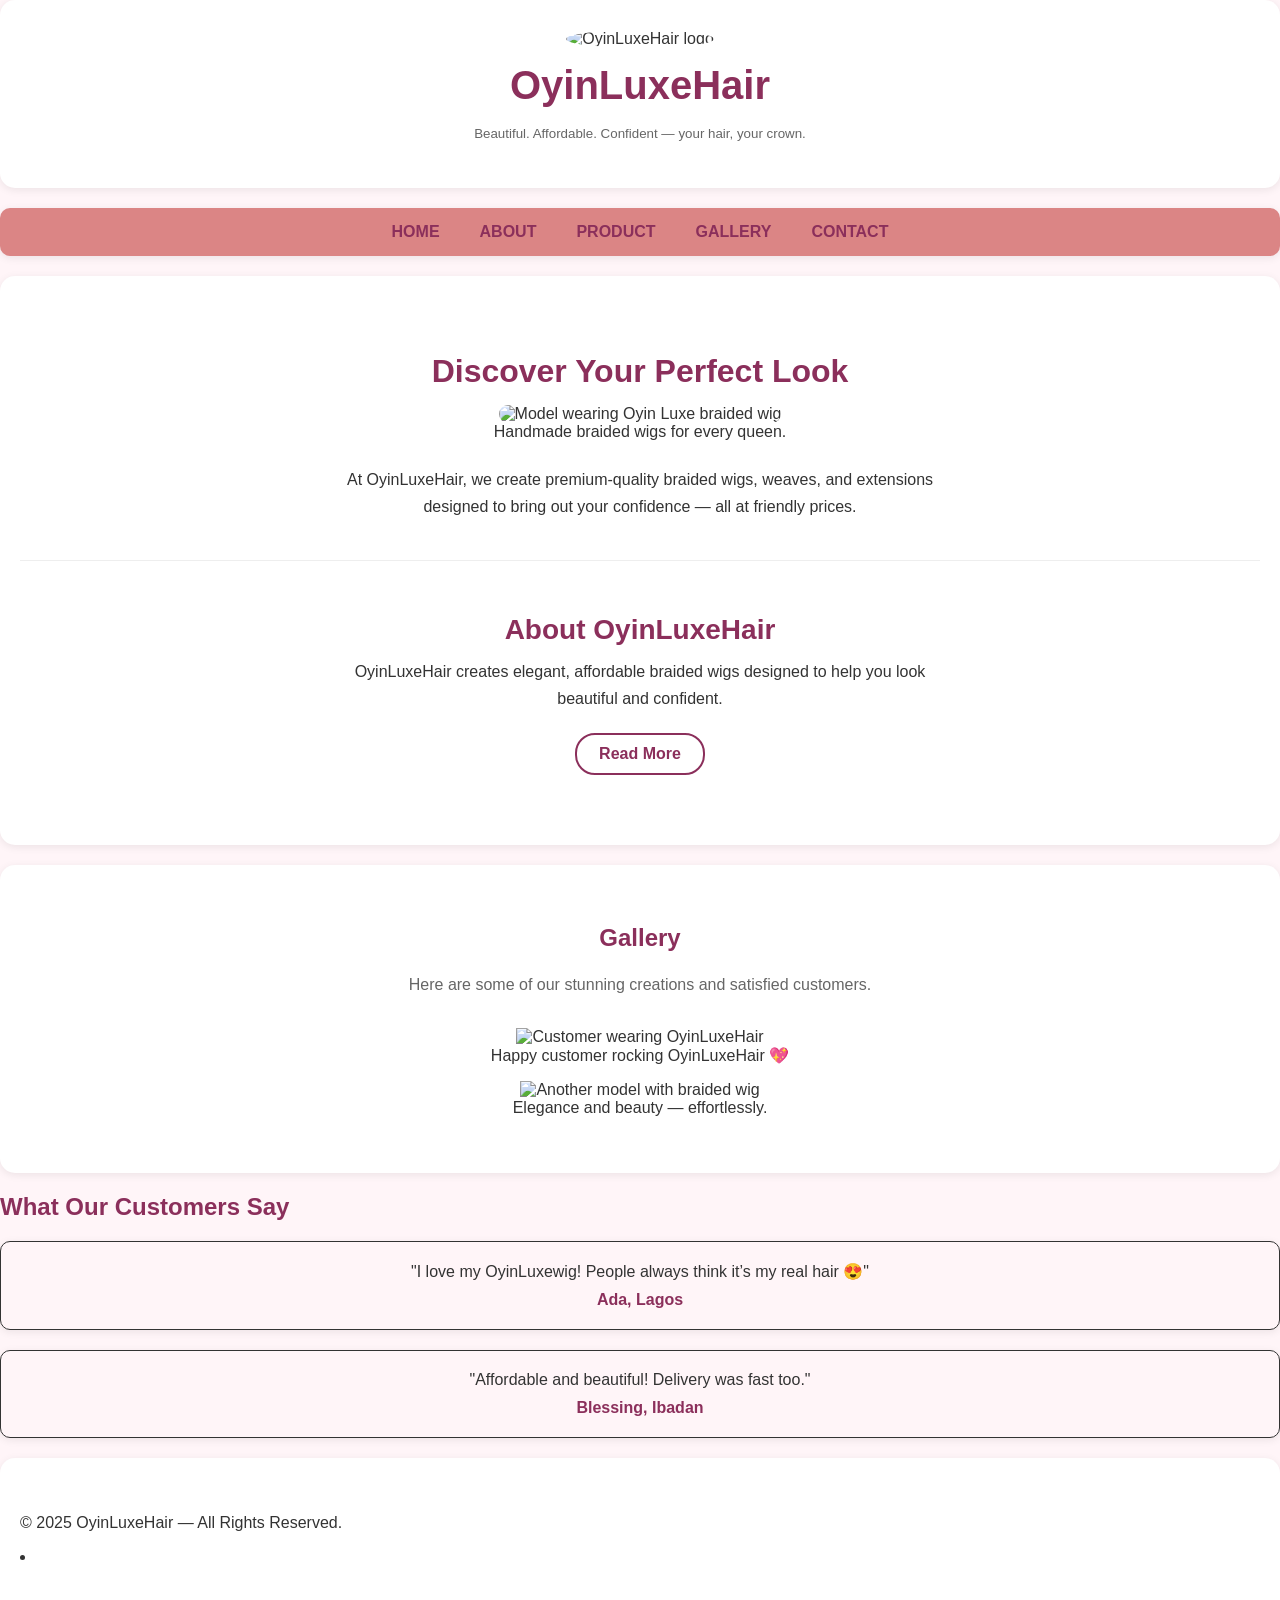
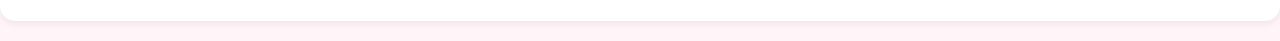
==== index.html @ dc3b8ff3 "Add files via upload" ====
<!DOCTYPE html>
<html lang="en">
<head>
  <meta charset="utf-8" />
  <meta name="viewport" content="width=device-width,initial-scale=1" />
  <title> OyinLuxeHair — Premium Braided Wigs & Extensions</title>
  <link rel="stylesheet" href="oyinluxehair.css">
  <script src="https://kit.fontawesome.com/7c58a923d6.js"></script>
</head>
<body>
  <header role="banner">
    <div>
      <img src="images/oyinluxehair original 2.jpg" alt="OyinLuxeHair logo" 
      width="100" height="100">
    </div>
    <h1> OyinLuxeHair</h1>
    <p><small>Beautiful. Affordable. Confident — your hair, your crown.</small></p>
  </header>
  <nav>
    <a href="index.html">HOME</a>
    <a href="about.html">ABOUT</a>
    <a href="product.html">PRODUCT</a>
    <a href="gallery.html">GALLERY</a>
    <a href="contact.html">CONTACT</a>
  </nav>
  <main id="home">
  <section>
    <h2>Discover Your Perfect Look</h2>
    <figure>
      <img src="hero.jpg" alt="Model wearing Oyin Luxe braided wig" width="560">
      <figcaption>Handmade braided wigs for every queen.</figcaption>
    </figure>
    <p>At OyinLuxeHair, we create premium-quality braided wigs, weaves, and extensions designed to bring out your
      confidence — all at friendly prices.</p>
  </section>
  
<section>
    <h2>About OyinLuxeHair</h2>

    <p>
        OyinLuxeHair creates elegant, affordable braided wigs designed
        to help you look beautiful and confident.
    </p>

    <a href="about.html">Read More</a>
</section>
  </main>
 
  <section id="gallery">
    <h2>Gallery</h2>
    <p>Here are some of our stunning creations and satisfied customers.</p>
    <figure>
      <img src="" alt="Customer wearing OyinLuxeHair" width="150">
      <figcaption>Happy customer rocking OyinLuxeHair 💖</figcaption>
    </figure>
    <figure>
      <img src="" alt="Another model with braided wig" width="300">
      <figcaption>Elegance and beauty — effortlessly.</figcaption>
    </figure>

  </section>

  <section>

    <h2>What Our Customers Say</h2>

    <blockquote>

      "I love my OyinLuxewig! People always think it’s my real hair 😍"

      <footer> Ada, Lagos</footer>

    </blockquote>

    <blockquote>

      "Affordable and beautiful! Delivery was fast too."

      <footer> Blessing, Ibadan</footer>

    </blockquote>

  </section>

  <section id="contact">
    
  </main>
  <footer>
    <p>© 2025 OyinLuxeHair — All Rights Reserved.</p>
  </footer>
</body>
</html>
<li><strong>
---- oyinluxehair.css ----
.product {
    display: flex;
    gap: 20px;
    justify-content: center;
    margin-top: 30px;
    flex-wrap: wrap;
}

.product article {
    background-color: white;
    border: 1px solid #eee;
    padding: 20px;
    width: 300px;
    text-align: center;
    border-radius: 15px;
    box-shadow: 0 2px 8px rgba(0, 0, 0, 0.08);
    transition: transform 0.3s ease;
}
.product article a{
    display: inline-block;
    margin-top: 10px;
    padding: 10px 20px;
    background-color: #8b2f5b;
    color: white;
    border-radius: 20px;
    text-decoration: none;
    font-weight: bold;
    font-family:'Gill Sans', 'Gill Sans MT', Calibri, 'Trebuchet MS', sans-serif;
}
.product article a:hover{
    background-color: #6f2348;
}
.product article p{
    line-height: 1.6;
    color:#666
}
.product article p strong{
    color:#8b2f5b
}
.product article h3{
    color:#8b2f5b;
    font-size: 20px;
    margin-bottom: 15px;
}

.product article img {
    width: 100%;
    height: 250px;
    object-fit: cover;
    border-radius: 10px;
}
.product article:hover{
    transform: translateY(-5px);
}

.gallery figure {
    display: grid;
    grid-template-columns: repeat(2, 1fr);
    gap: 20px;
    margin: 0;
    text-align: center;
    background-color: white;
    padding: 15px;
    border-radius: 15px;
    box-shadow: 0 2px 8px rgba(0, 0, 0, 0.08);
}

.gallery img {
    width: 100%;
    height: 300px;
    object-fit: cover;
    border-radius: 15px;
}
.gallery figcaption{
    margin-top: 10px;
    color: #666;
    font-style: italic;
}

blockquote {
    border: 1px solid;
    padding: 20px;
    margin: 20px 0;
    border-radius: 10px;
    text-align: center;
    box-shadow: 0 2px 8px rgba(0, 0, 0, 0.08);
}

blockquote footer {
    margin-top: 10px;
    font-weight: bold;
    color: #8b2f5b;
}
*{
    box-sizing: border-box;
}

body {
    margin: 0;
    background-color: #fff5f8;
    color: #333;
    font-family: Arial, Helvetica, sans-serif;
}

h1,
h2,
h3 {
    color: #8b2f5b;
}

a {
    color: #8b2f5b;
}
#contact{
    background-color: white;
    padding: 40px 20px;
    border-radius: 15px;
    margin: 20px 0;
    box-shadow: 0 2px 8px rgba(0, 0, 0, 0.08);
}
#contact form {
    margin-top: 30px;
}
#contact input,
#contact textarea {
    width: 100%;
    max-width: 500px;
    padding: 12px;
    margin-top: 5px;
    border: 1px solid #ddd;
    border-radius: 8px;
    box-sizing: border-box;
    font-family: 'Times New Roman', Times, serif;
    transition: border-color 0.3s ease;
}
#contact textarea {
    resize: vertical;
}
#contact input:focus,
#contact textarea:focus{
    outline: none;
    border-color: #8b2f5b;
}

#contact button {
    padding: 12px 25px;
    cursor: pointer;
    background-color: #8b2f5b;
    color: white;
    border: none;
    border-radius: 20px;
    font-weight: bold;
}
#contact button:hover{
    background-color: #6f2348;
}

#contact ul {
    list-style: none;
    padding: 0;
}

#contact li {
    margin-bottom: 15px;
}

#contact li img {
    width: 25px;
    height: 25px;
    object-fit: contain;
    background: transparent;
    border: none;
}

#contact li a {
    display: inline-flex;
    align-items: center;
    gap: 10px;
    text-decoration: none;
    padding: 10px;
    border-radius: 8px;
}
#contact li a span:hover{
    background-color: #fff5f8;
    border-radius: 8px;
    padding: 5px 8px;
}

#contact li a i {
    font-size: 28px;
    width: 28px;
    text-align: center;
}
#contact label{
    font-weight: bold;
    color: #8b2f5b;
}
#contact form label{
    display: inline-block;
    margin-bottom: 5px;
}

a i {
    font-size: 50px;
}

nav a {
    display: inline-block;
    margin: 0 20px;
    text-decoration: none;
    font-weight: bold;
    transition: color 0.3s ease;

}
nav a:hover{
    color: white;
}

nav {
    text-align: center;
    background-color: rgb(219, 133, 133);
    padding: 15px;
    display: flex;
    justify-content: center;
    border-radius: 10px;
    box-shadow: 0 2px 8px rgba(0, 0, 0, 0.08);
}

header {
    text-align: center;
    background-color: white;
    padding: 30px 20px;
    margin-bottom: 20px;
    border-radius: 15px;
    box-shadow: 0 2px 8px rgba(0, 0, 0, 0.08);
}

header img {
    border-radius: 50%;
    object-fit: cover;
}

header h1 {
    font-size: 40px;
    margin: 15px 0 5px;
}

header p {
    font-size: 16px;
    color: #666;
}

#home {
    text-align: center;
    padding: 50px 20px;
    background-color: white;
    border-radius: 15px;
    margin: 20px 0;
    box-shadow: 0 2px 8px rgba(0, 0, 0, 0.08);
}

#home h2 {
    font-size: 32px;
    margin-bottom: 15px;
}

#home p {
    max-width: 600px;
    margin: 25px auto;
    line-height: 1.7;
    font-size: 16px;
}

#home a {
    display: inline-block;
    color: #8b2f5b;
    padding: 10px 22px;
    border: 2px solid #8b2f5b;
    border-radius: 20px;
    text-decoration: none;
    font-weight: bold;
}

#home figure {
    margin: 0;
}

#home figure img {
    width: 100%;
    max-width: 560px;
    height: auto;
    border-radius: 15px;
    object-fit: cover;
}

#home a:hover {
    background-color: #8b2f5b;
    color: white;
}

#home section+section {
    margin-top: 40px;
    padding-top: 30px;
    border-top: 1px solid #eee;
}

#home section+section h2 {
    font-size: 28px;
    margin-bottom: 12px;
}

#home section+section p {
    max-width: 600px;
    margin: 0 auto 20px;
    line-height: 1.7;
}

#home section {
    margin-bottom: 20px;
}
#product {
    text-align: center;
    padding: 40px 20px;
    background-color: white;
    border-radius: 15px;
    margin: 20px 0;
    box-shadow: 0 2px 8px rgba(0, 0, 0, 0.08);
}
#product > p {
    color: #666;
    line-height: 1.6;
}
#gallery{
    text-align: center;
    padding: 40px 20px;
    background-color: white;
    border-radius: 15px;
    margin: 20px 0;
    box-shadow: 0 2px 8px rgba(0, 0, 0, 0.08);
}
#gallery>p{
    color: #666;
    line-height: 1.6;
    margin-bottom: 30px;
}
@media(max-width: 600px){
    nav {
        gap:15px;
        padding: 10px;
    }
    nav a {
        margin: 0;
        font-size: 12px;
    }
}
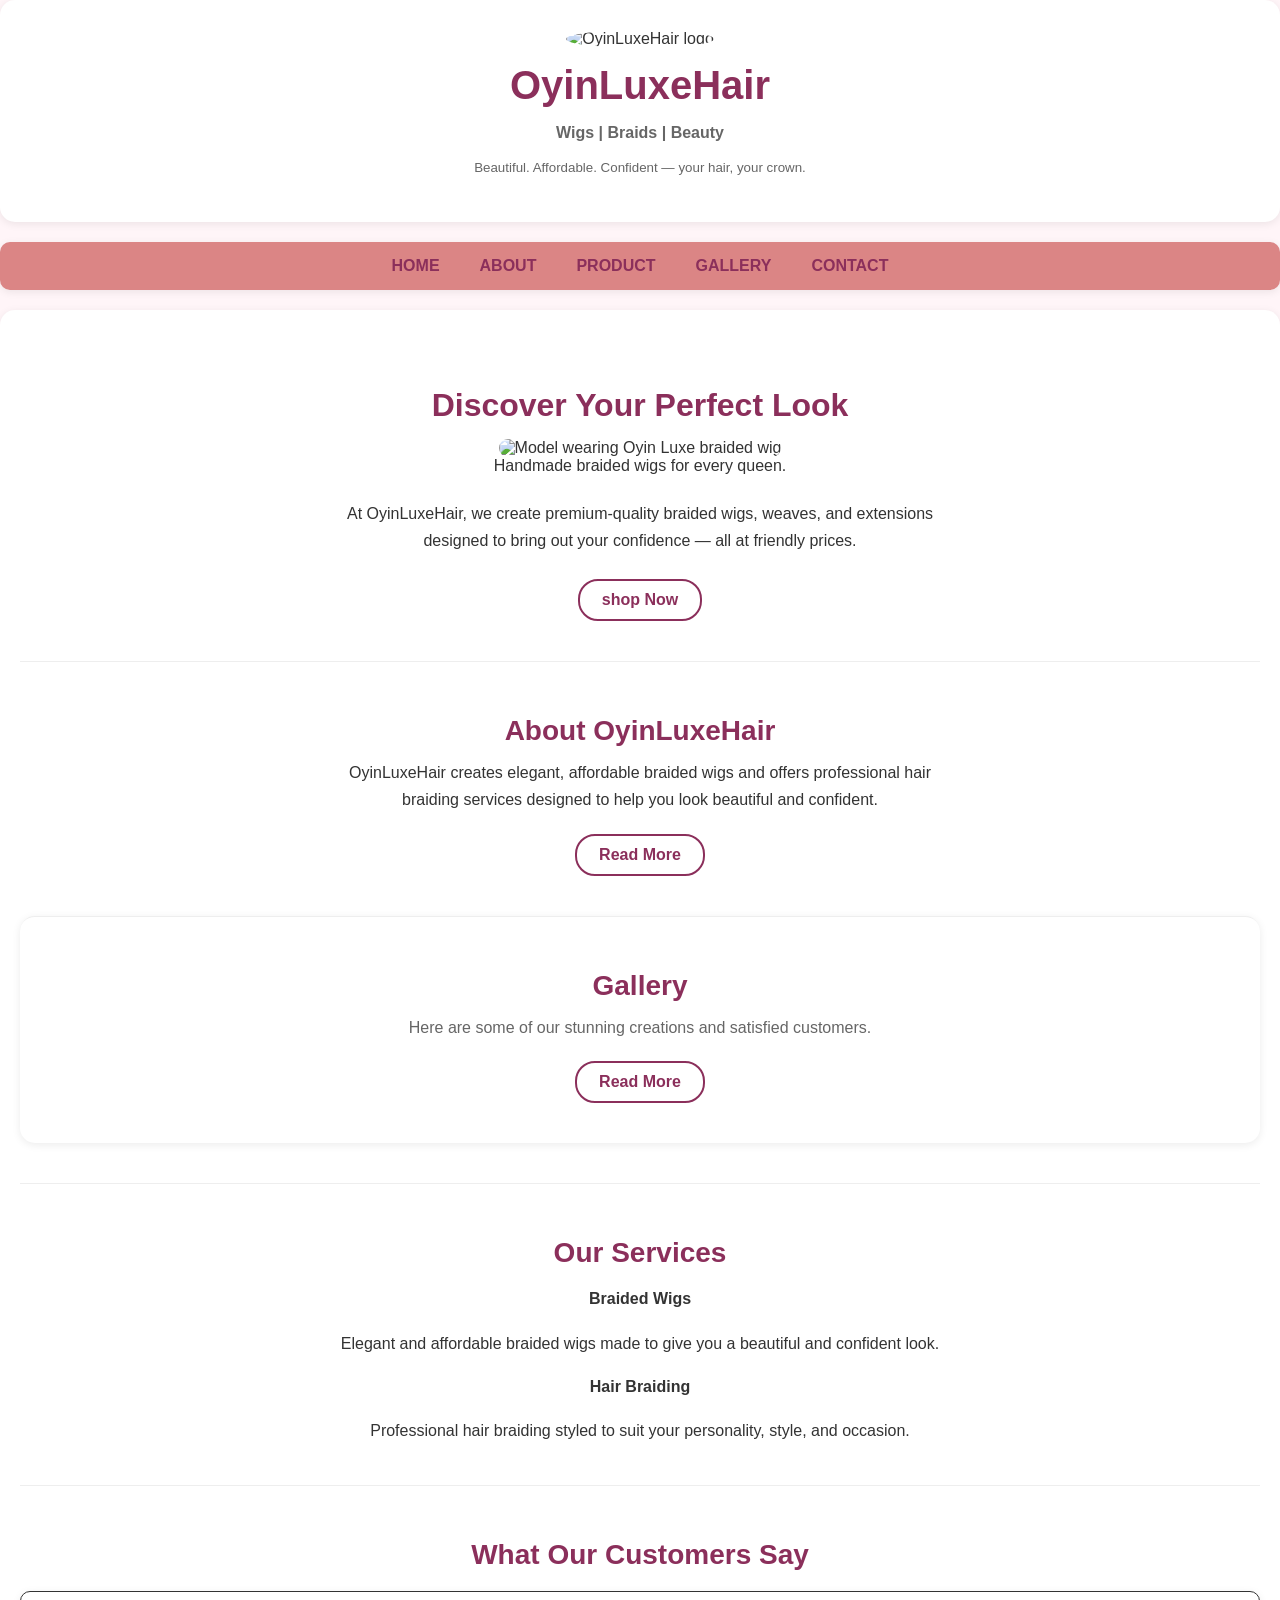
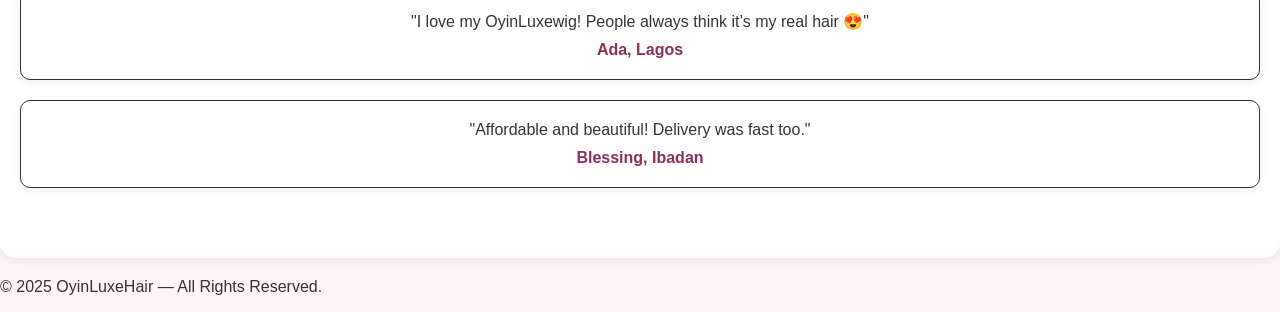
==== commit 863f62f7: "Add files via upload" ====
--- a/index.html
+++ b/index.html
@@ -14,6 +14,7 @@
       width="100" height="100">
     </div>
     <h1> OyinLuxeHair</h1>
+    <p><strong>Wigs | Braids | Beauty</strong></p>
     <p><small>Beautiful. Affordable. Confident — your hair, your crown.</small></p>
   </header>
   <nav>
@@ -23,6 +24,7 @@
     <a href="gallery.html">GALLERY</a>
     <a href="contact.html">CONTACT</a>
   </nav>
+
   <main id="home">
   <section>
     <h2>Discover Your Perfect Look</h2>
@@ -32,33 +34,49 @@
     </figure>
     <p>At OyinLuxeHair, we create premium-quality braided wigs, weaves, and extensions designed to bring out your
       confidence — all at friendly prices.</p>
+      <a href="product.html">shop Now</a>
   </section>
   
 <section>
     <h2>About OyinLuxeHair</h2>
 
     <p>
-        OyinLuxeHair creates elegant, affordable braided wigs designed
+        OyinLuxeHair creates elegant, affordable braided wigs and offers professional hair braiding services designed
         to help you look beautiful and confident.
     </p>
 
     <a href="about.html">Read More</a>
 </section>
-  </main>
+  
  
   <section id="gallery">
     <h2>Gallery</h2>
     <p>Here are some of our stunning creations and satisfied customers.</p>
-    <figure>
-      <img src="" alt="Customer wearing OyinLuxeHair" width="150">
-      <figcaption>Happy customer rocking OyinLuxeHair 💖</figcaption>
-    </figure>
-    <figure>
-      <img src="" alt="Another model with braided wig" width="300">
-      <figcaption>Elegance and beauty — effortlessly.</figcaption>
-    </figure>
+    <a href="gallery.html">Read More</a>
 
   </section>
+  <section>
+    <h2>Our Services</h2>
+    <div class="services">
+      <article>
+<h4>Braided Wigs</h4>
+<p>
+    Elegant and affordable braided wigs made to give you
+    a beautiful and confident look.
+</p>
+      </article>
+
+<article>
+<h4>Hair Braiding</h4>
+<p>
+    Professional hair braiding styled to suit your personality,
+    style, and occasion.
+</p>
+      </article>
+    </div>
+
+</section>
+
 
   <section>
 
@@ -82,7 +100,7 @@
 
   </section>
 
-  <section id="contact">
+  
     
   </main>
   <footer>
@@ -90,4 +108,3 @@
   </footer>
 </body>
 </html>
-<li><strong>
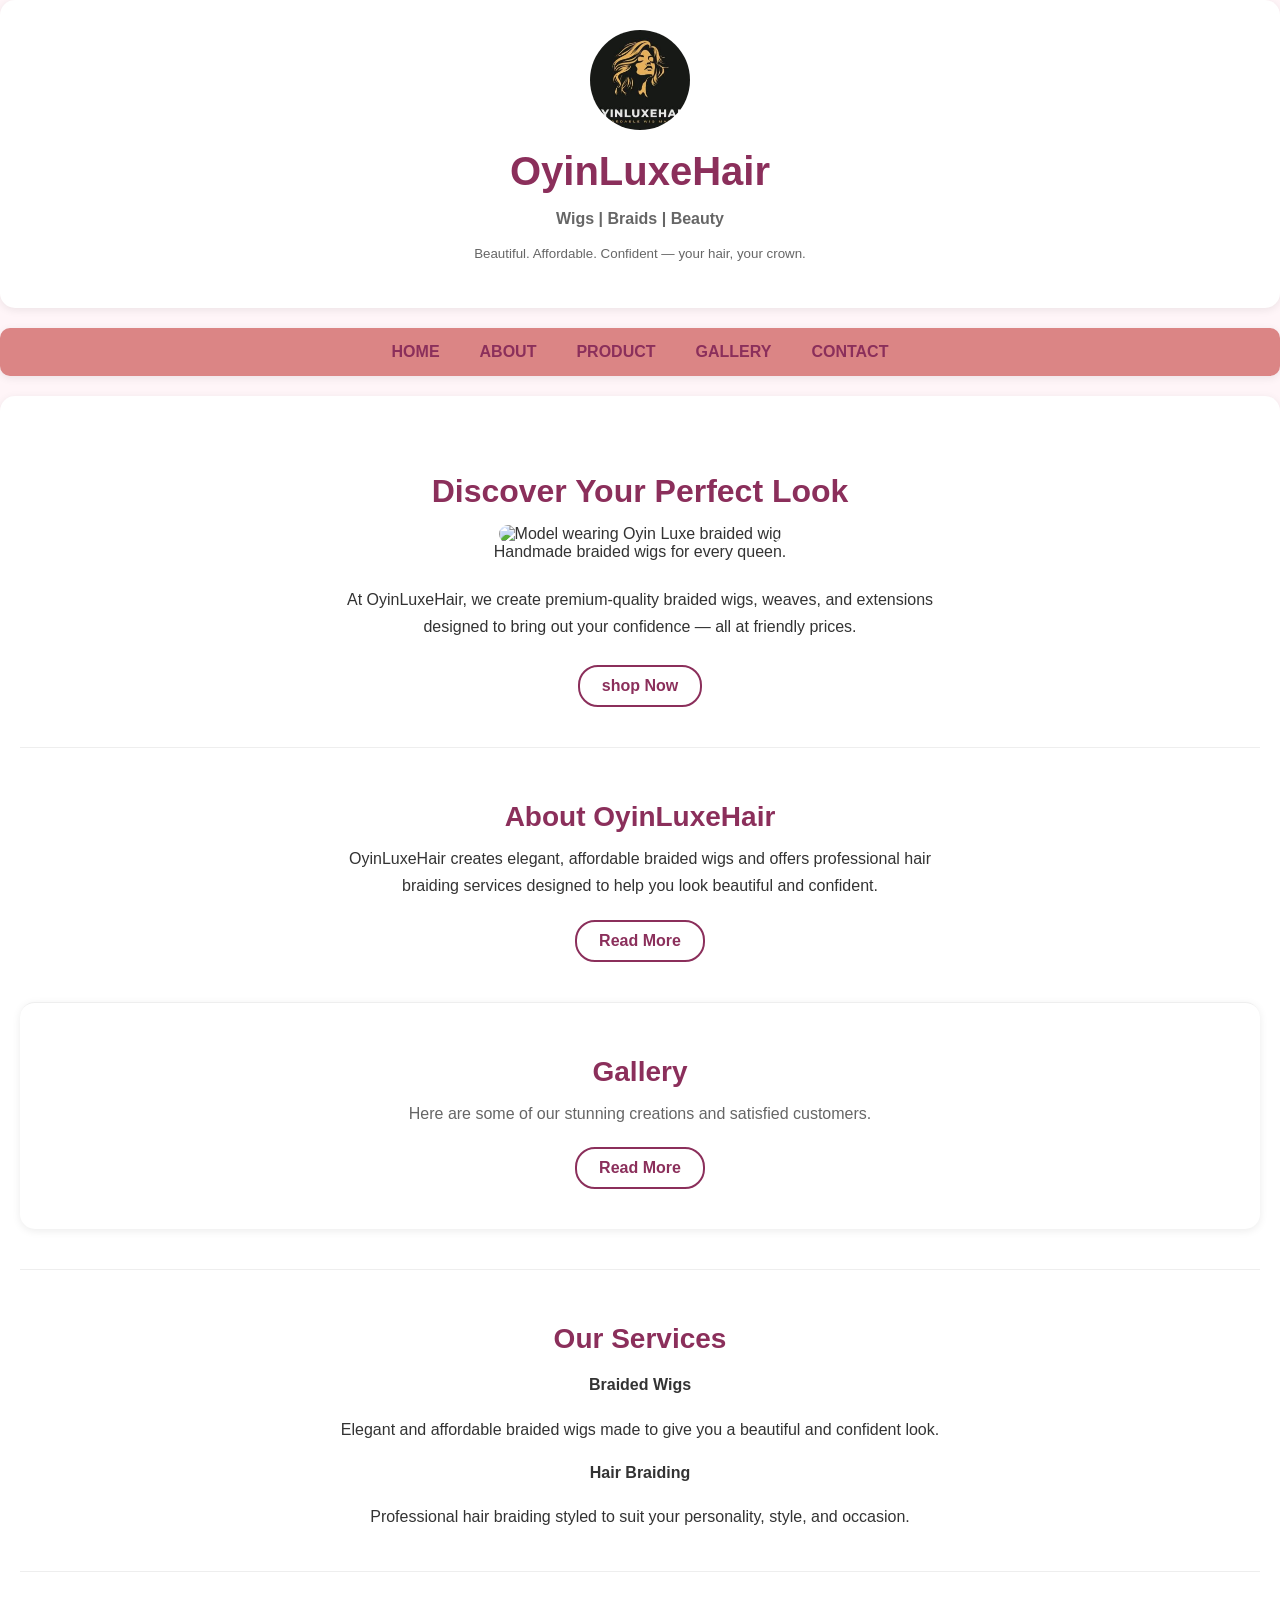
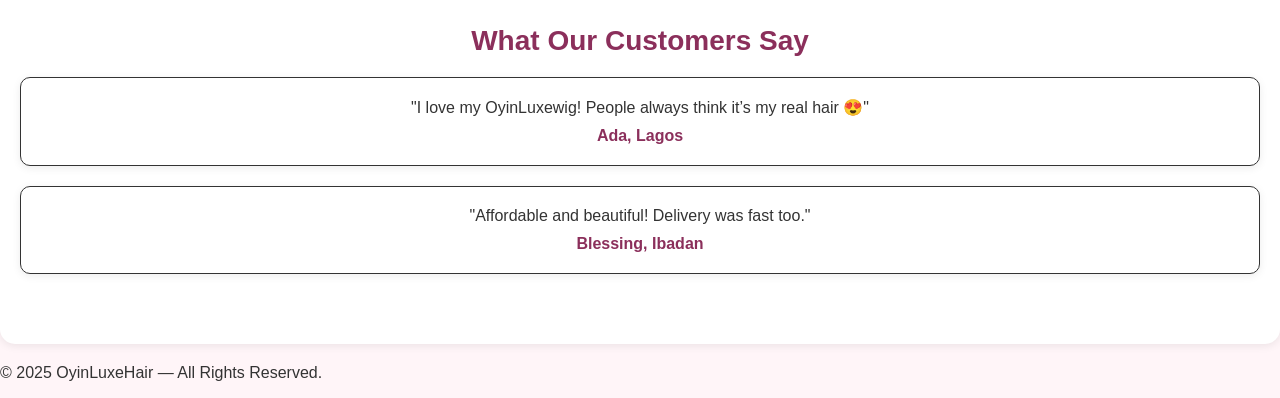
==== commit c49ddbf0: "Add files via upload" ====
--- a/index.html
+++ b/index.html
@@ -10,7 +10,7 @@
 <body>
   <header role="banner">
     <div>
-      <img src="images/oyinluxehair original 2.jpg" alt="OyinLuxeHair logo" 
+      <img src="oyinluxehair original 2.jpg" alt="OyinLuxeHair logo" 
       width="100" height="100">
     </div>
     <h1> OyinLuxeHair</h1>
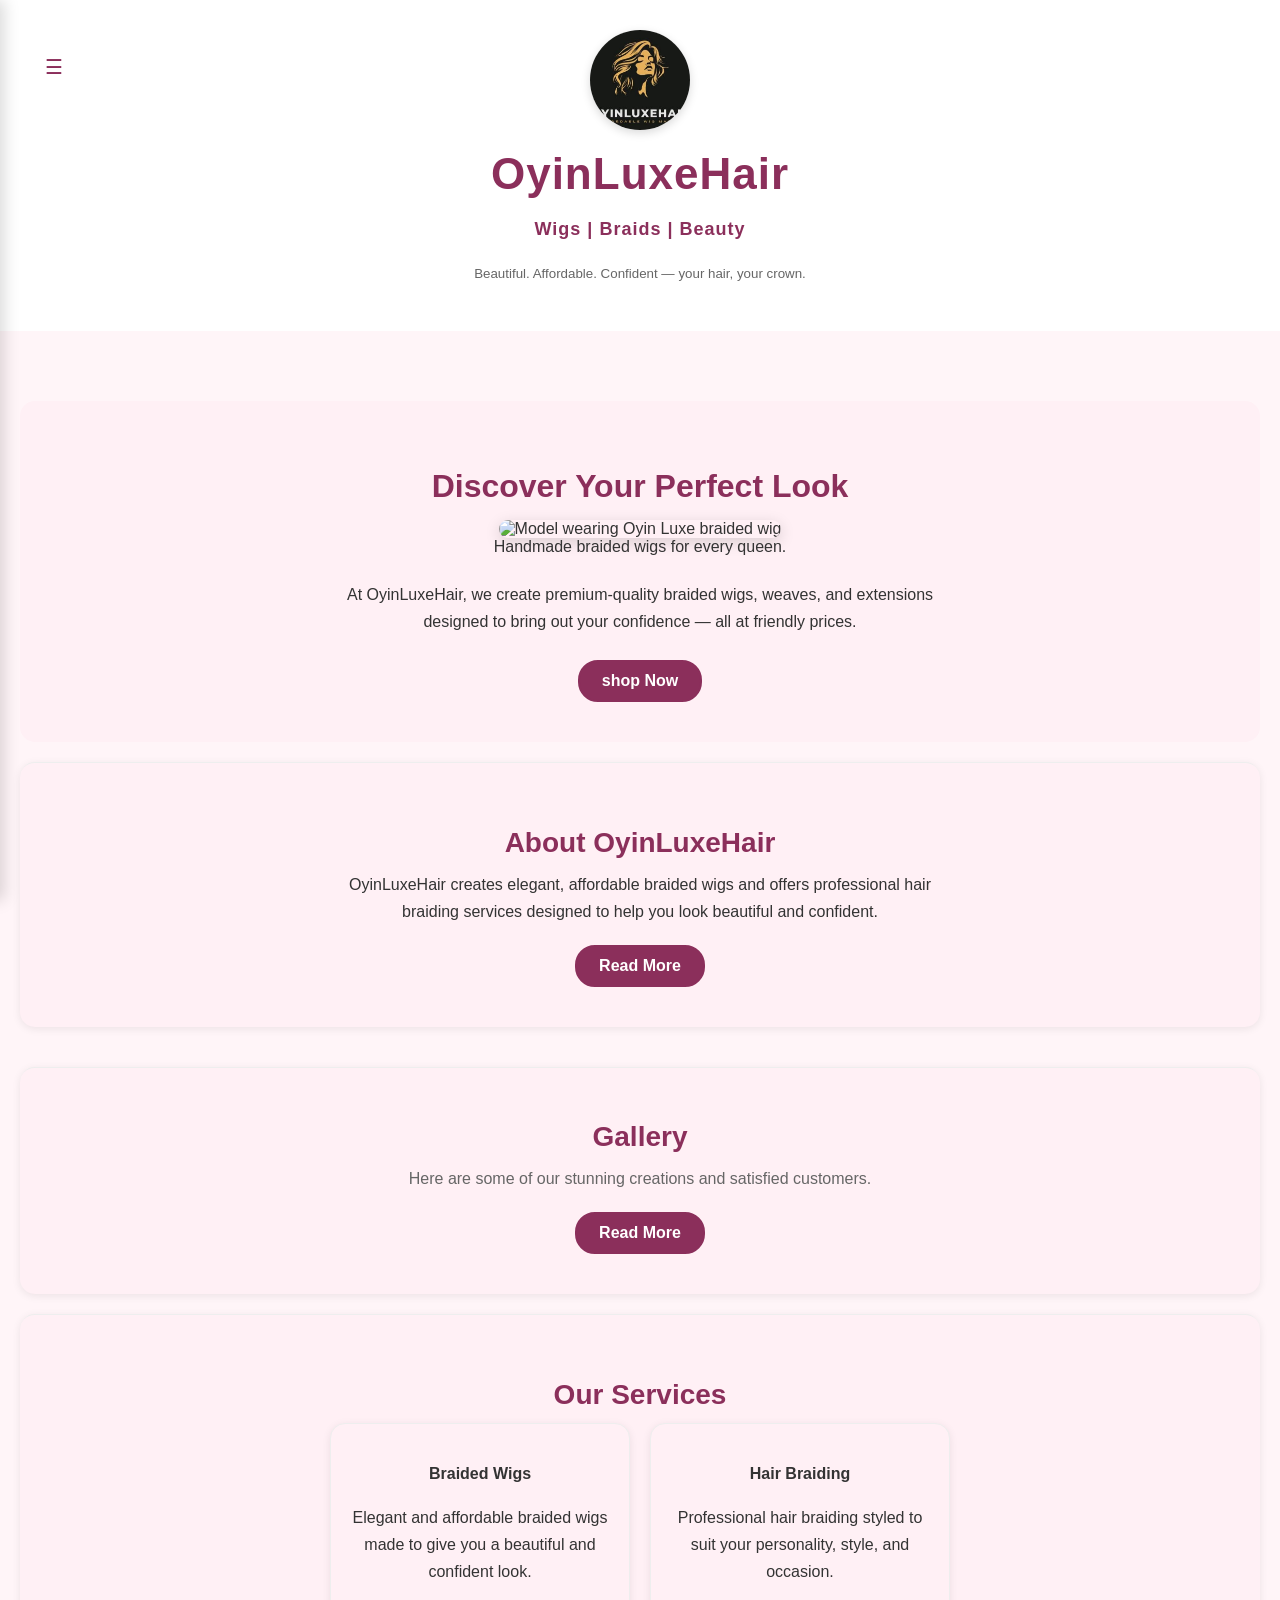
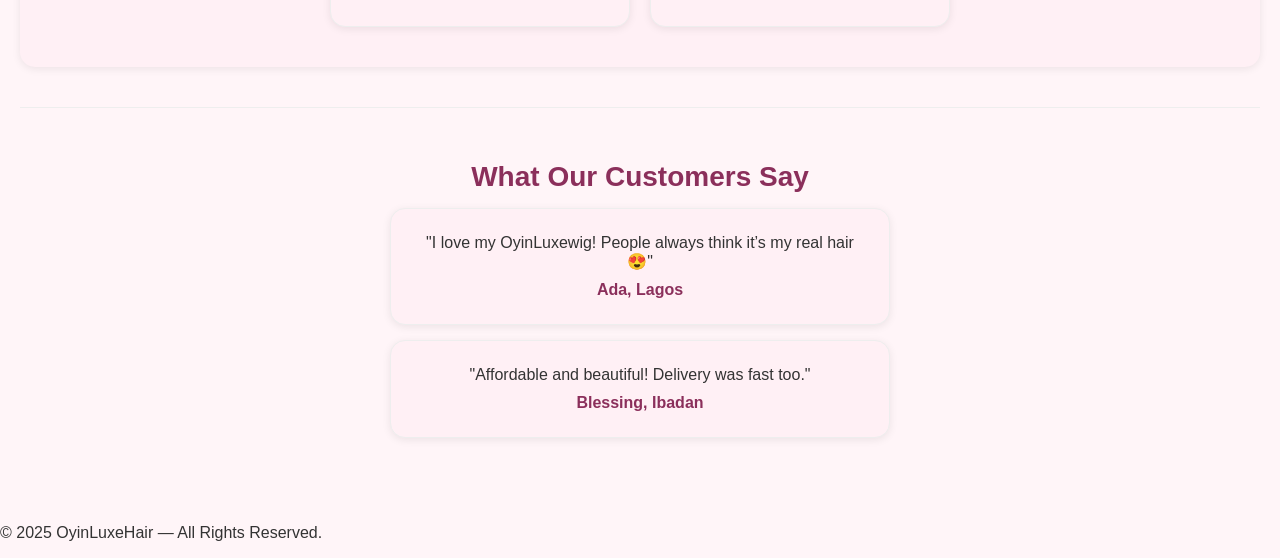
==== commit e3a59092: "Add files via upload" ====
--- a/index.html
+++ b/index.html
@@ -6,10 +6,32 @@
   <title> OyinLuxeHair — Premium Braided Wigs & Extensions</title>
   <link rel="stylesheet" href="oyinluxehair.css">
   <script src="https://kit.fontawesome.com/7c58a923d6.js"></script>
+  <script src="https://cdn.jsdelivr.net/npm/@emailjs/browser@4/dist/email.min.js"></script>
+  <script src="script.js" defer></script>
 </head>
 <body>
   <header role="banner">
-    <div>
+    <div id="menuContainer">
+      <button id="menuButton">☰</button>
+
+      <div id="navLinks">
+        <button id="closeButton">X</button>
+    <a href="index.html">Home</a>
+    <a href="about.html">About</a>
+    <div class="dropdown">
+    <button id="productButton">Product▾</button>
+    <div class="drop-menu">
+      <a href="product.html">Braided wigs</a>
+      <a href="product.html">Hair Braiding</a>
+      <a href="product.html">Braided ponytails</a>
+    </div>
+    </div>
+    <a href="gallery.html">Gallery</a>
+    <a href="contact.html">Contact</a>
+    </div>
+    </div>
+  
+  <div>
       <img src="oyinluxehair original 2.jpg" alt="OyinLuxeHair logo" 
       width="100" height="100">
     </div>
@@ -17,13 +39,7 @@
     <p><strong>Wigs | Braids | Beauty</strong></p>
     <p><small>Beautiful. Affordable. Confident — your hair, your crown.</small></p>
   </header>
-  <nav>
-    <a href="index.html">HOME</a>
-    <a href="about.html">ABOUT</a>
-    <a href="product.html">PRODUCT</a>
-    <a href="gallery.html">GALLERY</a>
-    <a href="contact.html">CONTACT</a>
-  </nav>
+  
 
   <main id="home">
   <section>
--- a/oyinluxehair.css
+++ b/oyinluxehair.css
@@ -16,7 +16,8 @@
     box-shadow: 0 2px 8px rgba(0, 0, 0, 0.08);
     transition: transform 0.3s ease;
 }
-.product article a{
+
+.product article a {
     display: inline-block;
     margin-top: 10px;
     padding: 10px 20px;
@@ -25,20 +26,24 @@
     border-radius: 20px;
     text-decoration: none;
     font-weight: bold;
-    font-family:'Gill Sans', 'Gill Sans MT', Calibri, 'Trebuchet MS', sans-serif;
-}
-.product article a:hover{
+    font-family: 'Gill Sans', 'Gill Sans MT', Calibri, 'Trebuchet MS', sans-serif;
+}
+
+.product article a:hover {
     background-color: #6f2348;
 }
-.product article p{
+
+.product article p {
     line-height: 1.6;
-    color:#666
-}
-.product article p strong{
-    color:#8b2f5b
-}
-.product article h3{
-    color:#8b2f5b;
+    color: #666
+}
+
+.product article p strong {
+    color: #8b2f5b
+}
+
+.product article h3 {
+    color: #8b2f5b;
     font-size: 20px;
     margin-bottom: 15px;
 }
@@ -49,8 +54,14 @@
     object-fit: cover;
     border-radius: 10px;
 }
-.product article:hover{
+
+.product article:hover {
     transform: translateY(-5px);
+}
+
+.gallery {
+    display: grid;
+    gap: 15px;
 }
 
 .gallery figure {
@@ -63,18 +74,25 @@
     padding: 15px;
     border-radius: 15px;
     box-shadow: 0 2px 8px rgba(0, 0, 0, 0.08);
-}
-
-.gallery img {
+    padding: 20px;
+    box-shadow: 0 2px 8px rgba(0, 0, 0, 0.08);
+    transition: transform 0.3s ease;
+}
+
+.gallery img,
+.gallery video {
     width: 100%;
     height: 300px;
     object-fit: cover;
     border-radius: 15px;
 }
-.gallery figcaption{
-    margin-top: 10px;
+
+.gallery figcaption {
+    margin-top: 15px;
     color: #666;
-    font-style: italic;
+    font-size: 15px;
+    line-height: 1.6;
+    font-family: 'Times New Roman', Times, serif;
 }
 
 blockquote {
@@ -91,7 +109,8 @@
     font-weight: bold;
     color: #8b2f5b;
 }
-*{
+
+* {
     box-sizing: border-box;
 }
 
@@ -111,16 +130,19 @@
 a {
     color: #8b2f5b;
 }
-#contact{
-    background-color: white;
+
+#contact {
+    background-color: #fff0f5;
     padding: 40px 20px;
     border-radius: 15px;
     margin: 20px 0;
     box-shadow: 0 2px 8px rgba(0, 0, 0, 0.08);
 }
+
 #contact form {
     margin-top: 30px;
 }
+
 #contact input,
 #contact textarea {
     width: 100%;
@@ -133,11 +155,13 @@
     font-family: 'Times New Roman', Times, serif;
     transition: border-color 0.3s ease;
 }
+
 #contact textarea {
     resize: vertical;
 }
+
 #contact input:focus,
-#contact textarea:focus{
+#contact textarea:focus {
     outline: none;
     border-color: #8b2f5b;
 }
@@ -151,7 +175,8 @@
     border-radius: 20px;
     font-weight: bold;
 }
-#contact button:hover{
+
+#contact button:hover {
     background-color: #6f2348;
 }
 
@@ -180,7 +205,8 @@
     padding: 10px;
     border-radius: 8px;
 }
-#contact li a span:hover{
+
+#contact li a span:hover {
     background-color: #fff5f8;
     border-radius: 8px;
     padding: 5px 8px;
@@ -191,11 +217,13 @@
     width: 28px;
     text-align: center;
 }
-#contact label{
-    font-weight: bold;
-    color: #8b2f5b;
-}
-#contact form label{
+
+#contact label {
+    font-weight: bold;
+    color: #8b2f5b;
+}
+
+#contact form label {
     display: inline-block;
     margin-bottom: 5px;
 }
@@ -204,64 +232,51 @@
     font-size: 50px;
 }
 
-nav a {
-    display: inline-block;
-    margin: 0 20px;
-    text-decoration: none;
-    font-weight: bold;
-    transition: color 0.3s ease;
-
-}
-nav a:hover{
-    color: white;
-}
-
-nav {
-    text-align: center;
-    background-color: rgb(219, 133, 133);
-    padding: 15px;
-    display: flex;
-    justify-content: center;
-    border-radius: 10px;
-    box-shadow: 0 2px 8px rgba(0, 0, 0, 0.08);
-}
+
 
 header {
     text-align: center;
     background-color: white;
     padding: 30px 20px;
-    margin-bottom: 20px;
-    border-radius: 15px;
-    box-shadow: 0 2px 8px rgba(0, 0, 0, 0.08);
+    position: relative;
 }
 
 header img {
     border-radius: 50%;
     object-fit: cover;
+    box-shadow: 0 3px 10px rgba(0, 0, 0, 0.15);
 }
 
 header h1 {
-    font-size: 40px;
+    font-size: 44px;
     margin: 15px 0 5px;
+    color: #8b2f5b;
+    letter-spacing: 1px;
 }
 
 header p {
     font-size: 16px;
     color: #666;
+    line-height: 1.6;
+}
+
+header p strong {
+    color: #8b2f5b;
+    font-size: 18px;
+    letter-spacing: 1px;
 }
 
 #home {
     text-align: center;
     padding: 50px 20px;
-    background-color: white;
-    border-radius: 15px;
-    margin: 20px 0;
-    box-shadow: 0 2px 8px rgba(0, 0, 0, 0.08);
+    background-color: transparent;
+
 }
 
 #home h2 {
     font-size: 32px;
     margin-bottom: 15px;
+    color: #8b2f5b;
 }
 
 #home p {
@@ -291,6 +306,7 @@
     height: auto;
     border-radius: 15px;
     object-fit: cover;
+    box-shadow: 0 4px 15px rgba(0, 0, 0, 0.15);
 }
 
 #home a:hover {
@@ -309,6 +325,33 @@
     margin-bottom: 12px;
 }
 
+#home section:first-child {
+    text-align: center;
+    padding: 40px 20px;
+    background-color: #fff0f5;
+    border-radius: 15px;
+    margin: 20px 0;
+    box-shadow: 0 2px 8px rgba;
+}
+
+#home section:nth-child(2) {
+    text-align: center;
+    padding: 40px 20px;
+    background-color: #fff0f5;
+    border-radius: 15px;
+    margin: 20px 0;
+    box-shadow: 0 2px 8px rgba(0, 0, 0, 0.08);
+}
+
+#home section:nth-child(4) {
+    text-align: center;
+    padding: 40px 20px;
+    background-color: #fff0f5;
+    border-radius: 15px;
+    margin: 20px 0;
+    box-shadow: 0 2px 8px rgba(0, 0, 0, 0.08);
+}
+
 #home section+section p {
     max-width: 600px;
     margin: 0 auto 20px;
@@ -318,6 +361,22 @@
 #home section {
     margin-bottom: 20px;
 }
+
+#home section a {
+    display: inline-block;
+    padding: 10px 22px;
+    background-color: #8b2f5b;
+    color: white;
+    border-radius: 20px;
+    text-decoration: none;
+    font-weight: bold;
+    transition: background-color 0.3s ease;
+}
+
+#home section a:hover {
+    background-color: #6f2348;
+}
+
 #product {
     text-align: center;
     padding: 40px 20px;
@@ -326,30 +385,389 @@
     margin: 20px 0;
     box-shadow: 0 2px 8px rgba(0, 0, 0, 0.08);
 }
-#product > p {
+
+#product>p {
     color: #666;
     line-height: 1.6;
 }
-#gallery{
+
+#gallery {
     text-align: center;
     padding: 40px 20px;
-    background-color: white;
+    background-color: #fff0f5;
     border-radius: 15px;
     margin: 20px 0;
     box-shadow: 0 2px 8px rgba(0, 0, 0, 0.08);
 }
-#gallery>p{
+
+#gallery>p {
     color: #666;
     line-height: 1.6;
     margin-bottom: 30px;
 }
-@media(max-width: 600px){
-    nav {
-        gap:15px;
-        padding: 10px;
-    }
+
+@media(max-width: 600px) {
+
     nav a {
         margin: 0;
-        font-size: 12px;
-    }
+        font-size: 10px;
+    }
+
+    .services article {
+        width: 100%;
+        max-width: 350px;
+    }
+
+    .gallery figure.video-item {
+        flex-direction: column;
+    }
+
+    .gallery figure.video-item video {
+        width: 100%;
+    }
+
+    .gallery figure.video-item figcaption {
+        text-align: center;
+    }
+
+    .gallery img,
+    .gallery video {
+        height: 250px;
+    }
+    .gallery figure{
+        padding: 15px;
+    }
+    #gallery h2{
+        font-size: 28px;
+    }
+    #gallery>p{
+        font-size: 14px;
+        line-height: 1.6;
+    }
+    .gallery figcaption{
+        font-family: 14px;
+        line-height: 1.5;
+    }
+    #menuContainer {
+    position: absolute;
+    top: 40px;
+    right: 40px;
+}
+    #menuButton{
+        font-size: 5px;
+    }
+    #navLinks{
+        width: 140px;
+    }
+}
+
+.services {
+    display: flex;
+    flex-direction: row;
+    gap: 20px;
+    justify-content: center;
+    align-items: stretch;
+    flex-wrap: wrap;
+}
+
+.services article {
+    background-color: #fff0f5;
+    border: 1px solid #eee;
+    padding: 20px;
+    width: 300px;
+    text-align: center;
+    border-radius: 15px;
+    box-shadow: 0 2px 8px rgba(0, 0, 0, 0.08);
+    transition: transform 0.3s ease;
+}
+
+.services article:hover {
+    transform: translateY(-5px);
+}
+
+#home blockquote {
+    background-color: #fff0f5;
+    border: 1px solid #eee;
+    padding: 25px;
+    margin: 15px auto;
+    max-width: 500px;
+    border-radius: 15px;
+    box-shadow: 0 2px 8px rgba(0, 0, 0, 0.08);
+}
+
+.video-item {
+    display: flex;
+    align-items: center;
+    gap: 25px;
+}
+
+.video-item video {
+    width: 100%;
+    height: 300px;
+    object-fit: cover;
+    border-radius: 20px;
+}
+
+.video-item figcaption {
+    flex: 1;
+    text-align: left;
+}
+
+.gallery figure:hover {
+    transform: translateY(-5px);
+}
+
+.gallery figure.video-item figcaption {
+    margin-top: 0;
+}
+#about {
+    text-align: center;
+    padding: 40px 20px;
+    background-color: white;
+    border-radius: 15px;
+    margin: 20px 0;
+    box-shadow: 0 2px 8px rgba(0, 0, 0, 0.08);
+}
+.about-content{
+    max-width: 750px;
+    margin: 0 auto;
+}
+.about-content p{
+    line-height: 1.8;
+    color: #666;
+    margin-bottom: 20px;
+}
+.about-content h3{
+    color: #8b2f5b;
+    font-size: 24px;
+    font-family: 'Times New Roman', Times, serif;
+    margin-bottom: 15px;
+    text-align: center;
+    max-width: 600px;
+    margin: 35px auto 15px;
+}
+.about-content ul {
+    max-width: 600px;
+    margin: 0 auto;
+    padding: 0;
+    list-style: none;
+    text-align: left;
+}
+
+.about-content li {
+    padding: 8px 0;
+    margin-bottom: 5px;
+    color: #555;
+}
+
+.about-content li::before {
+    content: "•";
+    display: inline-block;
+    width: 20px;
+    color: #8b2f5b;
+    font-weight: bold;
+}
+.offer-list {
+    width: 600px;
+    max-width: 300px;
+    margin: 35px auto 0;
+}
+
+.offer-list h3 {
+    color: #8b2f5b;
+    font-size: 24px;
+    font-family: 'Times New Roman', Times, serif;
+    text-align: center;
+    margin: 0 0 15px;
+}
+
+.offer-list ul {
+    margin: 0;
+    padding: 0;
+    list-style: none;
+    text-align: left;
+}
+
+.offer-list li {
+    padding: 8px 0;
+    margin-bottom: 5px;
+    color: #555;
+    align-items: flex-start;
+    display: flex;
+}
+
+.offer-list li::before {
+    content: "•";
+    display: inline-block;
+    width: 20px;
+    color: #8b2f5b;
+    font-weight: bold;
+    font-weight: bold;
+    flex-shrink: 0;
+}
+#menuContainer {
+    position: absolute;
+    left: 20px;
+    top: 2px;
+    text-align: left;
+}
+
+#menuButton {
+    background: none;
+    border: none;
+    padding: 5px;
+    font-size: 20px;
+    color: #8b2f5b;
+    cursor: pointer;
+    position: relative;
+    z-index: 1100;
+    left: -10px;
+}
+
+#navLinks {
+    display: flex;
+    position: fixed;
+    top: 0;
+    left: 0;
+    width: 80%;
+    height: 100vh;
+    background-color: white;
+    padding: 90px 25px 30px;
+    flex-direction: column;
+    gap: 5px;
+    z-index: 1000;
+    box-shadow: 4px 0 15px rgba(0, 0, 0, 0.15);
+    box-sizing: border-box;
+    transform: translateX(-100%);
+    transition: transform 0.3s ease;
+}
+
+#navLinks.show {
+    display: flex;
+    transform: translateX(0);
+}
+#navLinks a {
+    display: block;
+    padding: 10px 15px;
+    text-decoration: none;
+    text-align: center;
+    font-weight: 1px solid #eee;
+    margin: 0;
+    font-weight: bold;
+}
+
+#navLinks a:hover {
+    background-color: #fff0f5;
+}
+
+.drop-menu {
+    display: none;
+    position: static;
+    background-color: #fff5f8;
+    padding:8px 0;
+    margin-top: 5px;
+    border-radius: 6px;
+}
+.drop-menu.show{
+    display: flex;
+    flex-direction: column;
+}
+
+#navLinks .drop-menu a {
+    display: block;
+    padding: 12px 20px 12px 40px;
+    text-decoration: none;
+    color: #666;
+    font-size: 14px;
+    font-weight: normal;
+    box-sizing: border-box;
+}
+
+.drop-menu a:hover {
+    background-color: white;
+    color: #8b2f5b;
+    border-radius: 6px;
+}
+
+#productButton {
+    background: none;
+    border: none;
+    padding: 10px 15px;
+    margin: 0;
+    color: #8b2f5b;
+    font-weight: bold;
+    font-size: 16px;
+    cursor: pointer;
+}
+.dropdown{
+    position: relative;
+}
+#menuContainer {
+    position: fixed;
+    top: 50px;
+    left: 50px;
+    z-index: 1100;
+}
+#navLinks > a,
+#navLinks .dropdown > #productButton {
+    display: block;
+    width: 100%;
+    padding: 15px 20px;
+    margin: 0;
+    text-align: left;
+    text-decoration: none;
+    font-weight: 100;
+    font-size: 16px;
+    color: #8b2f5b;
+    background: none;
+    cursor: pointer;
+    box-sizing: border-box;
+}
+#navLinks > a:hover,
+#navLinks .dropdown > #productButton:hover {
+    background-color: #fff5f8;
+    color: #6f2348;
+    border-radius: 6px;
+}
+#navLinks .dropdown .drop-menu a {
+    font-size: 10px ;
+}
+#navLinks .drop-menu {
+    border-left: 2px solid #8b2f5b;
+    margin-left: 10px;
+}
+#navLinks > a,
+#navLinks .dropdown {
+    width: 100%;
+}
+#navLinks > a,
+#navLinks .dropdown > #productButton {
+    display: block;
+    width: 100%;
+    padding: 15px 20px;
+    margin: 0;
+    text-align: left;
+    text-decoration: none;
+    font-weight: 400;
+    font-size: 16px;
+    color: #8b2f5b;
+    background: none;
+    border: none;
+    cursor: pointer;
+    box-sizing: border-box;
+    transition: background-color 0.3 ease,color 0.3s ease;
+}
+#navLinks .drop-menu a {
+    font-size: 12px;
+    font-weight: normal;
+}
+#closeButton {
+    background: none;
+    border: none;
+    font-size: 28px;
+    color: #8b2f5b;
+    cursor: pointer;
+    position: absolute;
+    top: 20px;
+    left: 20px;
 }
